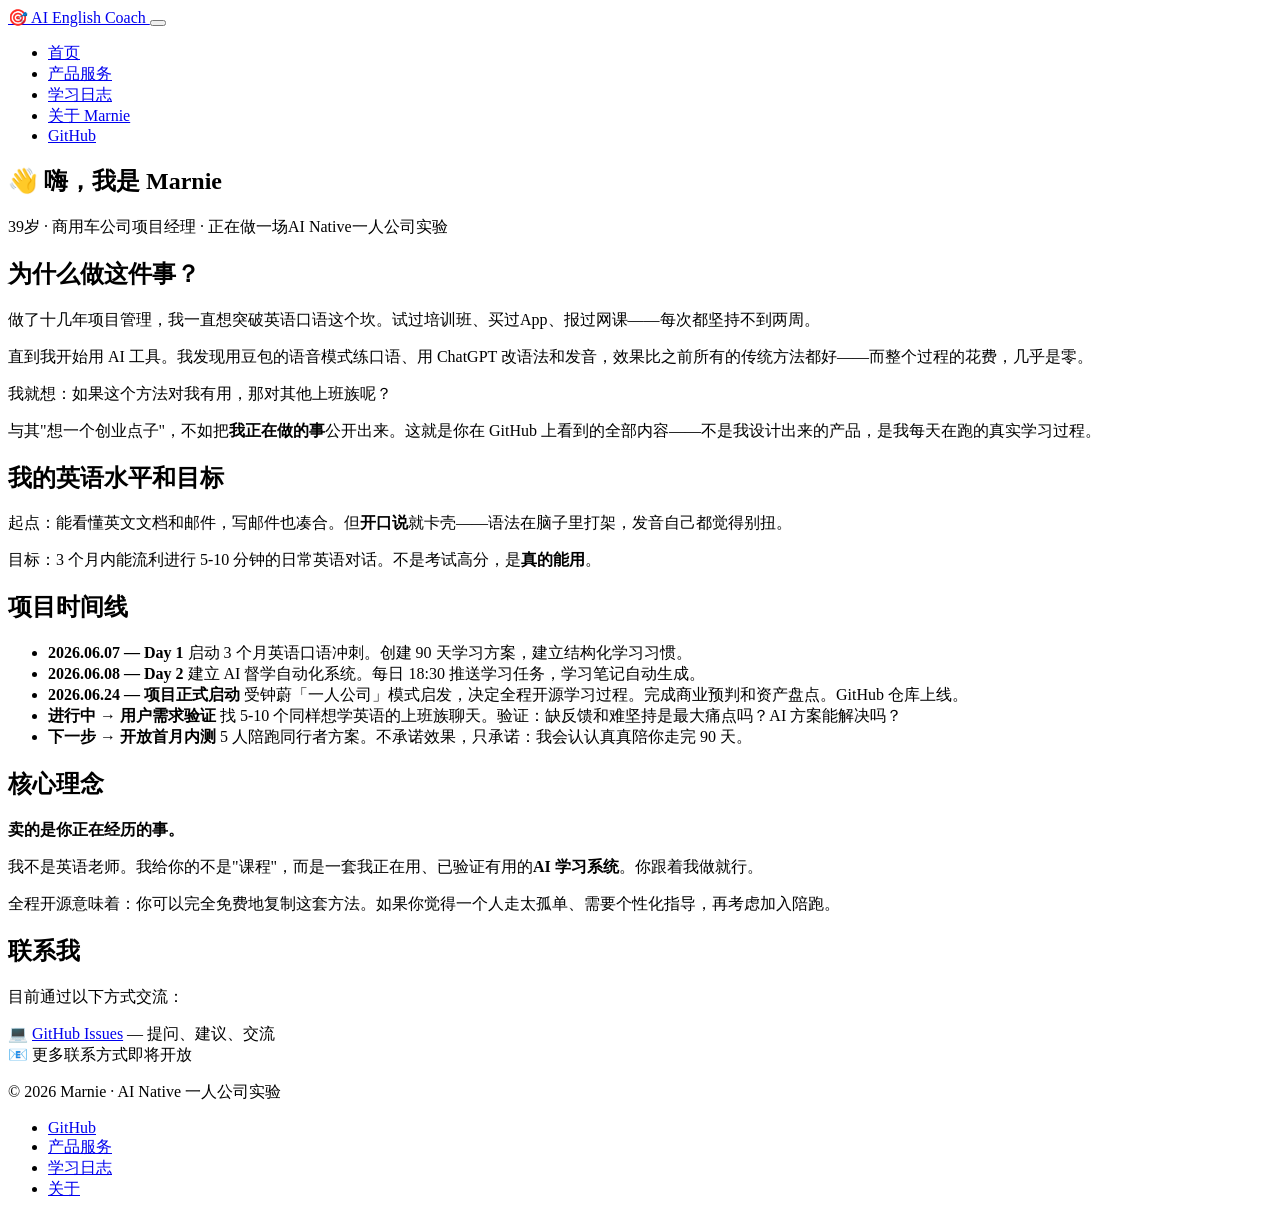
==== about.html @ adee3879 "pages: add about Marnie page" ====
<!DOCTYPE html>
<html lang="zh-CN">
<head>
  <meta charset="UTF-8">
  <meta name="viewport" content="width=device-width, initial-scale=1.0">
  <meta name="description" content="关于Marnie — 39岁商用车公司项目经理，正在做一场AI Native一人公司实验">
  <title>关于 Marnie | AI Native 英语学习教练</title>
  <link rel="stylesheet" href="css/style.css">
</head>
<body>

<nav class="navbar">
  <div class="navbar-inner">
    <a href="index.html" class="nav-logo">
      <span class="logo-icon">🎯</span>
      AI English Coach
    </a>
    <button class="nav-toggle" id="navToggle" aria-label="Menu">
      <span></span><span></span><span></span>
    </button>
    <ul class="nav-links" id="navLinks">
      <li><a href="index.html">首页</a></li>
      <li><a href="products.html">产品服务</a></li>
      <li><a href="journal.html">学习日志</a></li>
      <li><a href="about.html" class="active">关于 Marnie</a></li>
      <li><a href="https://github.com/wengbokang-maker/ai-english-coach" class="nav-cta" target="_blank">GitHub</a></li>
    </ul>
  </div>
</nav>

<section class="about-header">
  <h1>👋 嗨，我是 Marnie</h1>
  <p>39岁 · 商用车公司项目经理 · 正在做一场AI Native一人公司实验</p>
</section>

<section class="about-content">

  <h2>为什么做这件事？</h2>
  <p>做了十几年项目管理，我一直想突破英语口语这个坎。试过培训班、买过App、报过网课——每次都坚持不到两周。</p>
  <p>直到我开始用 AI 工具。我发现用豆包的语音模式练口语、用 ChatGPT 改语法和发音，效果比之前所有的传统方法都好——而整个过程的花费，几乎是零。</p>
  <p>我就想：如果这个方法对我有用，那对其他上班族呢？</p>
  <p>与其"想一个创业点子"，不如把<strong>我正在做的事</strong>公开出来。这就是你在 GitHub 上看到的全部内容——不是我设计出来的产品，是我每天在跑的真实学习过程。</p>

  <h2>我的英语水平和目标</h2>
  <p>起点：能看懂英文文档和邮件，写邮件也凑合。但<strong>开口说</strong>就卡壳——语法在脑子里打架，发音自己都觉得别扭。</p>
  <p>目标：3 个月内能流利进行 5-10 分钟的日常英语对话。不是考试高分，是<strong>真的能用</strong>。</p>

  <h2>项目时间线</h2>
  <ul class="timeline">
    <li>
      <strong>2026.06.07 — Day 1</strong>
      启动 3 个月英语口语冲刺。创建 90 天学习方案，建立结构化学习习惯。
    </li>
    <li>
      <strong>2026.06.08 — Day 2</strong>
      建立 AI 督学自动化系统。每日 18:30 推送学习任务，学习笔记自动生成。
    </li>
    <li>
      <strong>2026.06.24 — 项目正式启动</strong>
      受钟蔚「一人公司」模式启发，决定全程开源学习过程。完成商业预判和资产盘点。GitHub 仓库上线。
    </li>
    <li>
      <strong>进行中 → 用户需求验证</strong>
      找 5-10 个同样想学英语的上班族聊天。验证：缺反馈和难坚持是最大痛点吗？AI 方案能解决吗？
    </li>
    <li>
      <strong>下一步 → 开放首月内测</strong>
      5 人陪跑同行者方案。不承诺效果，只承诺：我会认认真真陪你走完 90 天。
    </li>
  </ul>

  <h2>核心理念</h2>
  <p><strong>卖的是你正在经历的事。</strong></p>
  <p>我不是英语老师。我给你的不是"课程"，而是一套我正在用、已验证有用的<strong>AI 学习系统</strong>。你跟着我做就行。</p>
  <p>全程开源意味着：你可以完全免费地复制这套方法。如果你觉得一个人走太孤单、需要个性化指导，再考虑加入陪跑。</p>

  <h2>联系我</h2>
  <p>目前通过以下方式交流：</p>
  <p>
    💻 <a href="https://github.com/wengbokang-maker/ai-english-coach" target="_blank">GitHub Issues</a> — 提问、建议、交流<br>
    📧 更多联系方式即将开放
  </p>

</section>

<footer class="footer">
  <div class="footer-inner">
    <span>© 2026 Marnie · AI Native 一人公司实验</span>
    <ul class="footer-links">
      <li><a href="https://github.com/wengbokang-maker/ai-english-coach" target="_blank">GitHub</a></li>
      <li><a href="products.html">产品服务</a></li>
      <li><a href="journal.html">学习日志</a></li>
      <li><a href="about.html">关于</a></li>
    </ul>
  </div>
</footer>

<script src="js/main.js"></script>
</body>
</html>
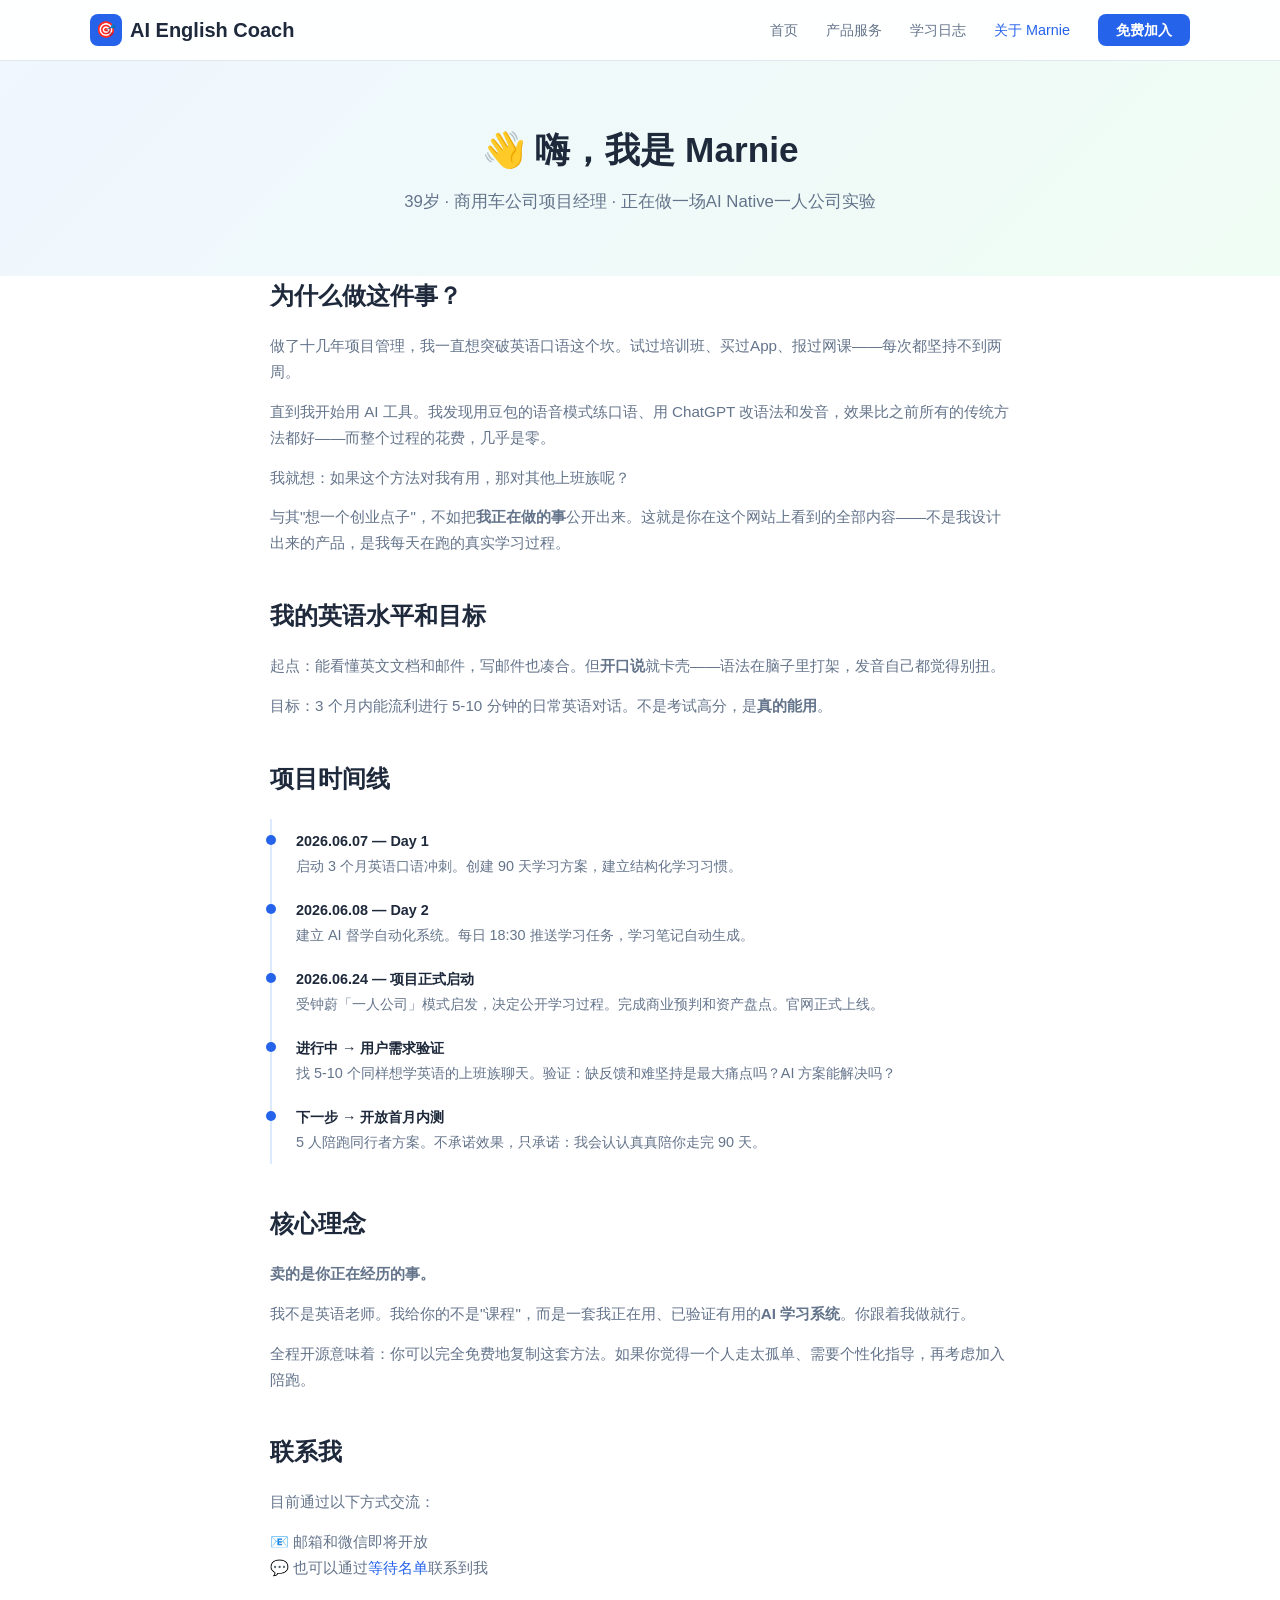
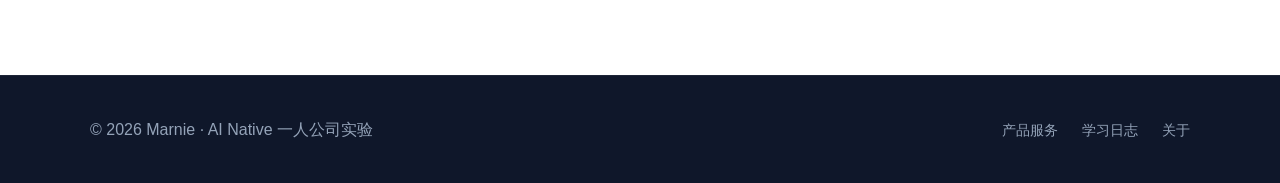
==== commit fd76b08c: "fix: remove GitHub links from about page" ====
--- a/about.html
+++ b/about.html
@@ -23,7 +23,7 @@
       <li><a href="products.html">产品服务</a></li>
       <li><a href="journal.html">学习日志</a></li>
       <li><a href="about.html" class="active">关于 Marnie</a></li>
-      <li><a href="https://github.com/wengbokang-maker/ai-english-coach" class="nav-cta" target="_blank">GitHub</a></li>
+      <li><a href="products.html" class="nav-cta">免费加入</a></li>
     </ul>
   </div>
 </nav>
@@ -39,7 +39,7 @@
   <p>做了十几年项目管理，我一直想突破英语口语这个坎。试过培训班、买过App、报过网课——每次都坚持不到两周。</p>
   <p>直到我开始用 AI 工具。我发现用豆包的语音模式练口语、用 ChatGPT 改语法和发音，效果比之前所有的传统方法都好——而整个过程的花费，几乎是零。</p>
   <p>我就想：如果这个方法对我有用，那对其他上班族呢？</p>
-  <p>与其"想一个创业点子"，不如把<strong>我正在做的事</strong>公开出来。这就是你在 GitHub 上看到的全部内容——不是我设计出来的产品，是我每天在跑的真实学习过程。</p>
+  <p>与其"想一个创业点子"，不如把<strong>我正在做的事</strong>公开出来。这就是你在这个网站上看到的全部内容——不是我设计出来的产品，是我每天在跑的真实学习过程。</p>
 
   <h2>我的英语水平和目标</h2>
   <p>起点：能看懂英文文档和邮件，写邮件也凑合。但<strong>开口说</strong>就卡壳——语法在脑子里打架，发音自己都觉得别扭。</p>
@@ -57,7 +57,7 @@
     </li>
     <li>
       <strong>2026.06.24 — 项目正式启动</strong>
-      受钟蔚「一人公司」模式启发，决定全程开源学习过程。完成商业预判和资产盘点。GitHub 仓库上线。
+      受钟蔚「一人公司」模式启发，决定公开学习过程。完成商业预判和资产盘点。官网正式上线。
     </li>
     <li>
       <strong>进行中 → 用户需求验证</strong>
@@ -77,8 +77,8 @@
   <h2>联系我</h2>
   <p>目前通过以下方式交流：</p>
   <p>
-    💻 <a href="https://github.com/wengbokang-maker/ai-english-coach" target="_blank">GitHub Issues</a> — 提问、建议、交流<br>
-    📧 更多联系方式即将开放
+    📧 邮箱和微信即将开放<br>
+    💬 也可以通过<a href="products.html">等待名单</a>联系到我
   </p>
 
 </section>
@@ -87,7 +87,6 @@
   <div class="footer-inner">
     <span>© 2026 Marnie · AI Native 一人公司实验</span>
     <ul class="footer-links">
-      <li><a href="https://github.com/wengbokang-maker/ai-english-coach" target="_blank">GitHub</a></li>
       <li><a href="products.html">产品服务</a></li>
       <li><a href="journal.html">学习日志</a></li>
       <li><a href="about.html">关于</a></li>
--- a/css/style.css
+++ b/css/style.css
@@ -0,0 +1,888 @@
+/* ============================================
+   AI Native 英语学习教练 | 官网样式
+   Marnie's One-Person Company
+   ============================================ */
+
+/* --- Reset & Base --- */
+*, *::before, *::after {
+  margin: 0;
+  padding: 0;
+  box-sizing: border-box;
+}
+
+:root {
+  --color-primary: #2563EB;
+  --color-primary-dark: #1D4ED8;
+  --color-primary-light: #DBEAFE;
+  --color-accent: #F59E0B;
+  --color-accent-light: #FEF3C7;
+  --color-success: #10B981;
+  --color-success-light: #D1FAE5;
+  --color-text: #1E293B;
+  --color-text-muted: #64748B;
+  --color-bg: #FFFFFF;
+  --color-bg-alt: #F8FAFC;
+  --color-bg-card: #FFFFFF;
+  --color-border: #E2E8F0;
+  --color-footer: #0F172A;
+  --radius: 12px;
+  --radius-sm: 8px;
+  --shadow: 0 1px 3px rgba(0,0,0,0.08), 0 1px 2px rgba(0,0,0,0.06);
+  --shadow-md: 0 4px 6px rgba(0,0,0,0.07), 0 2px 4px rgba(0,0,0,0.06);
+  --shadow-lg: 0 10px 25px rgba(0,0,0,0.1);
+  --max-width: 1100px;
+}
+
+html {
+  scroll-behavior: smooth;
+  font-size: 16px;
+}
+
+body {
+  font-family: -apple-system, BlinkMacSystemFont, "Segoe UI", "PingFang SC", "Hiragino Sans GB", "Microsoft YaHei", "Helvetica Neue", Helvetica, Arial, sans-serif;
+  color: var(--color-text);
+  background: var(--color-bg);
+  line-height: 1.7;
+  -webkit-font-smoothing: antialiased;
+}
+
+a { color: var(--color-primary); text-decoration: none; transition: color 0.2s; }
+a:hover { color: var(--color-primary-dark); }
+
+img { max-width: 100%; display: block; }
+
+/* --- Navigation --- */
+.navbar {
+  position: fixed;
+  top: 0;
+  left: 0;
+  right: 0;
+  background: rgba(255,255,255,0.92);
+  backdrop-filter: blur(12px);
+  -webkit-backdrop-filter: blur(12px);
+  border-bottom: 1px solid var(--color-border);
+  z-index: 1000;
+  padding: 0 20px;
+}
+
+.navbar-inner {
+  max-width: var(--max-width);
+  margin: 0 auto;
+  display: flex;
+  align-items: center;
+  justify-content: space-between;
+  height: 60px;
+}
+
+.nav-logo {
+  font-size: 1.25rem;
+  font-weight: 700;
+  color: var(--color-text);
+  display: flex;
+  align-items: center;
+  gap: 8px;
+}
+
+.nav-logo .logo-icon {
+  width: 32px;
+  height: 32px;
+  background: var(--color-primary);
+  border-radius: 8px;
+  display: flex;
+  align-items: center;
+  justify-content: center;
+  color: #fff;
+  font-size: 1rem;
+}
+
+.nav-links {
+  display: flex;
+  gap: 28px;
+  list-style: none;
+  align-items: center;
+}
+
+.nav-links a {
+  color: var(--color-text-muted);
+  font-size: 0.9rem;
+  font-weight: 500;
+  transition: color 0.2s;
+}
+
+.nav-links a:hover,
+.nav-links a.active {
+  color: var(--color-primary);
+}
+
+.nav-cta {
+  background: var(--color-primary);
+  color: #fff !important;
+  padding: 8px 18px;
+  border-radius: var(--radius-sm);
+  font-weight: 600 !important;
+  transition: background 0.2s;
+}
+
+.nav-cta:hover {
+  background: var(--color-primary-dark);
+}
+
+/* Mobile nav toggle */
+.nav-toggle {
+  display: none;
+  background: none;
+  border: none;
+  cursor: pointer;
+  padding: 4px;
+}
+
+.nav-toggle span {
+  display: block;
+  width: 24px;
+  height: 2px;
+  background: var(--color-text);
+  margin: 5px 0;
+  transition: all 0.3s;
+}
+
+/* --- Hero --- */
+.hero {
+  padding: 120px 20px 80px;
+  text-align: center;
+  background: linear-gradient(135deg, #EFF6FF 0%, #F0FDF4 50%, #FFF7ED 100%);
+  position: relative;
+  overflow: hidden;
+}
+
+.hero::before {
+  content: '';
+  position: absolute;
+  top: -50%;
+  right: -20%;
+  width: 600px;
+  height: 600px;
+  background: radial-gradient(circle, rgba(37,99,235,0.06) 0%, transparent 70%);
+  border-radius: 50%;
+}
+
+.hero-badge {
+  display: inline-block;
+  background: var(--color-primary-light);
+  color: var(--color-primary);
+  padding: 6px 16px;
+  border-radius: 50px;
+  font-size: 0.85rem;
+  font-weight: 600;
+  margin-bottom: 24px;
+  position: relative;
+}
+
+.hero h1 {
+  font-size: clamp(2rem, 5vw, 3rem);
+  font-weight: 800;
+  line-height: 1.25;
+  max-width: 720px;
+  margin: 0 auto 20px;
+  position: relative;
+}
+
+.hero h1 .highlight {
+  background: linear-gradient(135deg, var(--color-primary), #7C3AED);
+  -webkit-background-clip: text;
+  -webkit-text-fill-color: transparent;
+  background-clip: text;
+}
+
+.hero-subtitle {
+  font-size: 1.15rem;
+  color: var(--color-text-muted);
+  max-width: 560px;
+  margin: 0 auto 36px;
+  position: relative;
+}
+
+.hero-actions {
+  display: flex;
+  gap: 14px;
+  justify-content: center;
+  flex-wrap: wrap;
+  position: relative;
+}
+
+.btn {
+  display: inline-flex;
+  align-items: center;
+  gap: 6px;
+  padding: 12px 28px;
+  border-radius: var(--radius-sm);
+  font-size: 0.95rem;
+  font-weight: 600;
+  border: none;
+  cursor: pointer;
+  transition: all 0.2s;
+  text-decoration: none;
+}
+
+.btn-primary {
+  background: var(--color-primary);
+  color: #fff;
+}
+
+.btn-primary:hover {
+  background: var(--color-primary-dark);
+  color: #fff;
+  transform: translateY(-1px);
+  box-shadow: var(--shadow-md);
+}
+
+.btn-outline {
+  background: #fff;
+  color: var(--color-primary);
+  border: 2px solid var(--color-primary);
+}
+
+.btn-outline:hover {
+  background: var(--color-primary-light);
+  transform: translateY(-1px);
+}
+
+.btn-ghost {
+  background: transparent;
+  color: var(--color-text-muted);
+}
+
+.btn-ghost:hover {
+  color: var(--color-text);
+}
+
+/* --- Section --- */
+.section {
+  padding: 80px 20px;
+}
+
+.section-inner {
+  max-width: var(--max-width);
+  margin: 0 auto;
+}
+
+.section-label {
+  display: inline-block;
+  font-size: 0.8rem;
+  font-weight: 700;
+  text-transform: uppercase;
+  letter-spacing: 0.08em;
+  color: var(--color-primary);
+  margin-bottom: 12px;
+}
+
+.section h2 {
+  font-size: 2rem;
+  font-weight: 800;
+  margin-bottom: 12px;
+  line-height: 1.3;
+}
+
+.section h3 {
+  font-size: 1.25rem;
+  font-weight: 700;
+  margin-bottom: 8px;
+}
+
+.section-desc {
+  color: var(--color-text-muted);
+  font-size: 1.05rem;
+  max-width: 600px;
+  margin-bottom: 40px;
+}
+
+/* --- Problem Cards --- */
+.problems-grid {
+  display: grid;
+  grid-template-columns: repeat(auto-fit, minmax(280px, 1fr));
+  gap: 24px;
+  margin-bottom: 40px;
+}
+
+.problem-card {
+  background: var(--color-bg-card);
+  border: 1px solid var(--color-border);
+  border-radius: var(--radius);
+  padding: 28px;
+  transition: all 0.2s;
+}
+
+.problem-card:hover {
+  box-shadow: var(--shadow-md);
+  transform: translateY(-2px);
+}
+
+.problem-icon {
+  width: 48px;
+  height: 48px;
+  border-radius: var(--radius-sm);
+  display: flex;
+  align-items: center;
+  justify-content: center;
+  font-size: 1.5rem;
+  margin-bottom: 16px;
+}
+
+.problem-icon.orange { background: #FFF7ED; }
+.problem-icon.blue { background: #EFF6FF; }
+.problem-icon.green { background: #F0FDF4; }
+
+.problem-card h3 {
+  font-size: 1.1rem;
+  margin-bottom: 8px;
+}
+
+.problem-card p {
+  color: var(--color-text-muted);
+  font-size: 0.9rem;
+}
+
+/* --- Three Steps --- */
+.steps-container {
+  display: grid;
+  grid-template-columns: repeat(auto-fit, minmax(300px, 1fr));
+  gap: 0;
+  position: relative;
+}
+
+.step-card {
+  padding: 32px;
+  position: relative;
+  border-left: 3px solid var(--color-border);
+  transition: border-color 0.3s;
+}
+
+.step-card:nth-child(1) { border-left-color: var(--color-primary); }
+.step-card:nth-child(2) { border-left-color: var(--color-accent); }
+.step-card:nth-child(3) { border-left-color: var(--color-success); }
+
+.step-number {
+  font-size: 2.5rem;
+  font-weight: 800;
+  margin-bottom: 8px;
+}
+
+.step-card:nth-child(1) .step-number { color: var(--color-primary); }
+.step-card:nth-child(2) .step-number { color: var(--color-accent); }
+.step-card:nth-child(3) .step-number { color: var(--color-success); }
+
+.step-card h3 {
+  margin-bottom: 8px;
+}
+
+.step-card p {
+  color: var(--color-text-muted);
+  font-size: 0.9rem;
+}
+
+/* --- Features Grid --- */
+.features-grid {
+  display: grid;
+  grid-template-columns: repeat(auto-fit, minmax(240px, 1fr));
+  gap: 20px;
+}
+
+.feature-item {
+  display: flex;
+  gap: 14px;
+  align-items: flex-start;
+}
+
+.feature-check {
+  width: 28px;
+  height: 28px;
+  background: var(--color-success-light);
+  border-radius: 50%;
+  display: flex;
+  align-items: center;
+  justify-content: center;
+  flex-shrink: 0;
+  color: var(--color-success);
+  font-weight: 700;
+  font-size: 0.85rem;
+  margin-top: 2px;
+}
+
+.feature-text h4 {
+  font-size: 1rem;
+  margin-bottom: 4px;
+}
+
+.feature-text p {
+  color: var(--color-text-muted);
+  font-size: 0.85rem;
+}
+
+/* --- Comparison Table --- */
+.compare-table-wrap {
+  overflow-x: auto;
+  border: 1px solid var(--color-border);
+  border-radius: var(--radius);
+}
+
+.compare-table {
+  width: 100%;
+  border-collapse: collapse;
+  min-width: 600px;
+}
+
+.compare-table th,
+.compare-table td {
+  padding: 14px 20px;
+  text-align: left;
+  font-size: 0.9rem;
+}
+
+.compare-table thead {
+  background: var(--color-bg-alt);
+}
+
+.compare-table th {
+  font-weight: 700;
+  color: var(--color-text);
+}
+
+.compare-table tbody tr {
+  border-top: 1px solid var(--color-border);
+}
+
+.compare-table .check { color: var(--color-success); font-weight: 700; }
+.compare-table .cross { color: #EF4444; }
+
+.compare-table .highlight-row {
+  background: var(--color-primary-light);
+}
+
+/* --- Pricing Cards --- */
+.pricing-grid {
+  display: grid;
+  grid-template-columns: repeat(auto-fit, minmax(300px, 1fr));
+  gap: 24px;
+  align-items: stretch;
+}
+
+.pricing-card {
+  background: var(--color-bg-card);
+  border: 2px solid var(--color-border);
+  border-radius: var(--radius);
+  padding: 32px;
+  transition: all 0.2s;
+  position: relative;
+}
+
+.pricing-card:hover {
+  box-shadow: var(--shadow-md);
+}
+
+.pricing-card.featured {
+  border-color: var(--color-primary);
+  box-shadow: var(--shadow-lg);
+}
+
+.pricing-badge {
+  position: absolute;
+  top: -12px;
+  right: 20px;
+  background: var(--color-primary);
+  color: #fff;
+  padding: 4px 14px;
+  border-radius: 50px;
+  font-size: 0.75rem;
+  font-weight: 700;
+}
+
+.pricing-card h3 {
+  font-size: 1.2rem;
+}
+
+.pricing-amount {
+  font-size: 2.2rem;
+  font-weight: 800;
+  margin: 16px 0 4px;
+  color: var(--color-primary);
+}
+
+.pricing-amount.free { color: var(--color-success); }
+
+.pricing-period {
+  color: var(--color-text-muted);
+  font-size: 0.85rem;
+  margin-bottom: 20px;
+}
+
+.pricing-features {
+  list-style: none;
+  margin-bottom: 24px;
+}
+
+.pricing-features li {
+  padding: 6px 0;
+  font-size: 0.9rem;
+  color: var(--color-text-muted);
+  display: flex;
+  align-items: center;
+  gap: 8px;
+}
+
+.pricing-features li::before {
+  content: '✓';
+  color: var(--color-success);
+  font-weight: 700;
+}
+
+/* --- Journal List --- */
+.journal-list {
+  list-style: none;
+}
+
+.journal-item {
+  padding: 20px 0;
+  border-bottom: 1px solid var(--color-border);
+  display: flex;
+  gap: 24px;
+  align-items: flex-start;
+}
+
+.journal-date {
+  width: 80px;
+  flex-shrink: 0;
+  text-align: center;
+}
+
+.journal-date .day-num {
+  font-size: 1.5rem;
+  font-weight: 800;
+  color: var(--color-primary);
+  display: block;
+}
+
+.journal-date .date-str {
+  font-size: 0.75rem;
+  color: var(--color-text-muted);
+}
+
+.journal-content h4 {
+  font-size: 1.05rem;
+  margin-bottom: 6px;
+}
+
+.journal-content p {
+  color: var(--color-text-muted);
+  font-size: 0.9rem;
+}
+
+.journal-content .journal-tags {
+  display: flex;
+  gap: 8px;
+  margin-top: 8px;
+}
+
+.tag {
+  background: var(--color-bg-alt);
+  color: var(--color-text-muted);
+  padding: 2px 10px;
+  border-radius: 50px;
+  font-size: 0.75rem;
+}
+
+/* --- About --- */
+.about-header {
+  padding: 120px 20px 60px;
+  text-align: center;
+  background: linear-gradient(135deg, #EFF6FF 0%, #F0FDF4 100%);
+}
+
+.about-header h1 {
+  font-size: 2.2rem;
+  font-weight: 800;
+  margin-bottom: 8px;
+}
+
+.about-header p {
+  color: var(--color-text-muted);
+  font-size: 1.05rem;
+}
+
+.about-content {
+  max-width: 780px;
+  margin: 0 auto;
+  padding: 0 20px 80px;
+}
+
+.about-content h2 {
+  font-size: 1.5rem;
+  font-weight: 700;
+  margin: 40px 0 16px;
+}
+
+.about-content h2:first-child {
+  margin-top: 0;
+}
+
+.about-content p {
+  color: var(--color-text-muted);
+  margin-bottom: 14px;
+  font-size: 0.95rem;
+}
+
+.timeline {
+  list-style: none;
+  border-left: 2px solid var(--color-primary-light);
+  margin: 20px 0;
+  padding-left: 24px;
+}
+
+.timeline li {
+  padding: 10px 0;
+  position: relative;
+  font-size: 0.9rem;
+  color: var(--color-text-muted);
+}
+
+.timeline li::before {
+  content: '';
+  position: absolute;
+  left: -30px;
+  top: 16px;
+  width: 10px;
+  height: 10px;
+  background: var(--color-primary);
+  border-radius: 50%;
+}
+
+.timeline li strong {
+  color: var(--color-text);
+  display: block;
+}
+
+/* --- CTA Section --- */
+.cta-section {
+  background: var(--color-footer);
+  color: #fff;
+  text-align: center;
+  padding: 80px 20px;
+}
+
+.cta-section h2 {
+  font-size: 2rem;
+  font-weight: 800;
+  margin-bottom: 12px;
+  color: #fff;
+}
+
+.cta-section p {
+  color: #94A3B8;
+  max-width: 500px;
+  margin: 0 auto 28px;
+  font-size: 1rem;
+}
+
+.cta-section .btn-primary {
+  background: #fff;
+  color: var(--color-primary);
+}
+
+.cta-section .btn-primary:hover {
+  background: #F1F5F9;
+}
+
+/* --- Footer --- */
+.footer {
+  background: var(--color-footer);
+  color: #94A3B8;
+  padding: 40px 20px;
+  border-top: 1px solid rgba(255,255,255,0.06);
+}
+
+.footer-inner {
+  max-width: var(--max-width);
+  margin: 0 auto;
+  display: flex;
+  justify-content: space-between;
+  align-items: center;
+  flex-wrap: wrap;
+  gap: 16px;
+}
+
+.footer-links {
+  display: flex;
+  gap: 24px;
+  list-style: none;
+}
+
+.footer-links a {
+  color: #94A3B8;
+  font-size: 0.85rem;
+}
+
+.footer-links a:hover {
+  color: #fff;
+}
+
+/* --- Products Page --- */
+.products-header {
+  padding: 120px 20px 60px;
+  text-align: center;
+  background: linear-gradient(135deg, #EFF6FF 0%, #F0FDF4 100%);
+}
+
+.products-header h1 {
+  font-size: 2.2rem;
+  font-weight: 800;
+  margin-bottom: 8px;
+}
+
+.products-header p {
+  color: var(--color-text-muted);
+  font-size: 1.05rem;
+}
+
+.faq-section {
+  max-width: 780px;
+  margin: 0 auto;
+  padding: 60px 20px;
+}
+
+.faq-section h2 {
+  text-align: center;
+  font-size: 1.6rem;
+  margin-bottom: 32px;
+}
+
+.faq-item {
+  border-bottom: 1px solid var(--color-border);
+  padding: 20px 0;
+}
+
+.faq-item h3 {
+  font-size: 1.05rem;
+  margin-bottom: 8px;
+  cursor: pointer;
+}
+
+.faq-item p {
+  color: var(--color-text-muted);
+  font-size: 0.9rem;
+}
+
+/* --- Modal --- */
+.modal-overlay {
+  display: none;
+  position: fixed;
+  top: 0; left: 0; right: 0; bottom: 0;
+  background: rgba(0,0,0,0.5);
+  z-index: 2000;
+  align-items: center;
+  justify-content: center;
+}
+
+.modal-overlay.active {
+  display: flex;
+}
+
+.modal {
+  background: #fff;
+  border-radius: var(--radius);
+  padding: 36px;
+  max-width: 440px;
+  width: 90%;
+  box-shadow: var(--shadow-lg);
+}
+
+.modal h3 {
+  font-size: 1.3rem;
+  margin-bottom: 20px;
+}
+
+.modal form {
+  display: flex;
+  flex-direction: column;
+  gap: 14px;
+}
+
+.modal input,
+.modal textarea {
+  padding: 10px 14px;
+  border: 1px solid var(--color-border);
+  border-radius: var(--radius-sm);
+  font-size: 0.9rem;
+  font-family: inherit;
+}
+
+.modal textarea {
+  resize: vertical;
+  min-height: 80px;
+}
+
+.modal button {
+  margin-top: 4px;
+}
+
+/* --- Responsive --- */
+@media (max-width: 768px) {
+  .nav-links {
+    display: none;
+    position: absolute;
+    top: 60px;
+    left: 0;
+    right: 0;
+    background: #fff;
+    flex-direction: column;
+    padding: 20px;
+    border-bottom: 1px solid var(--color-border);
+    gap: 16px;
+    box-shadow: var(--shadow-md);
+  }
+
+  .nav-links.open {
+    display: flex;
+  }
+
+  .nav-toggle {
+    display: block;
+  }
+
+  .hero {
+    padding: 100px 20px 60px;
+  }
+
+  .steps-container {
+    grid-template-columns: 1fr;
+  }
+
+  .step-card {
+    border-left: none;
+    border-bottom: 3px solid var(--color-border);
+  }
+
+  .step-card:nth-child(1) { border-bottom-color: var(--color-primary); }
+  .step-card:nth-child(2) { border-bottom-color: var(--color-accent); }
+  .step-card:nth-child(3) { border-bottom-color: var(--color-success); }
+
+  .pricing-grid {
+    grid-template-columns: 1fr;
+  }
+
+  .section {
+    padding: 50px 20px;
+  }
+
+  .footer-inner {
+    flex-direction: column;
+    text-align: center;
+  }
+
+  .journal-item {
+    flex-direction: column;
+    gap: 8px;
+  }
+
+  .journal-date {
+    width: 100%;
+    text-align: left;
+  }
+}
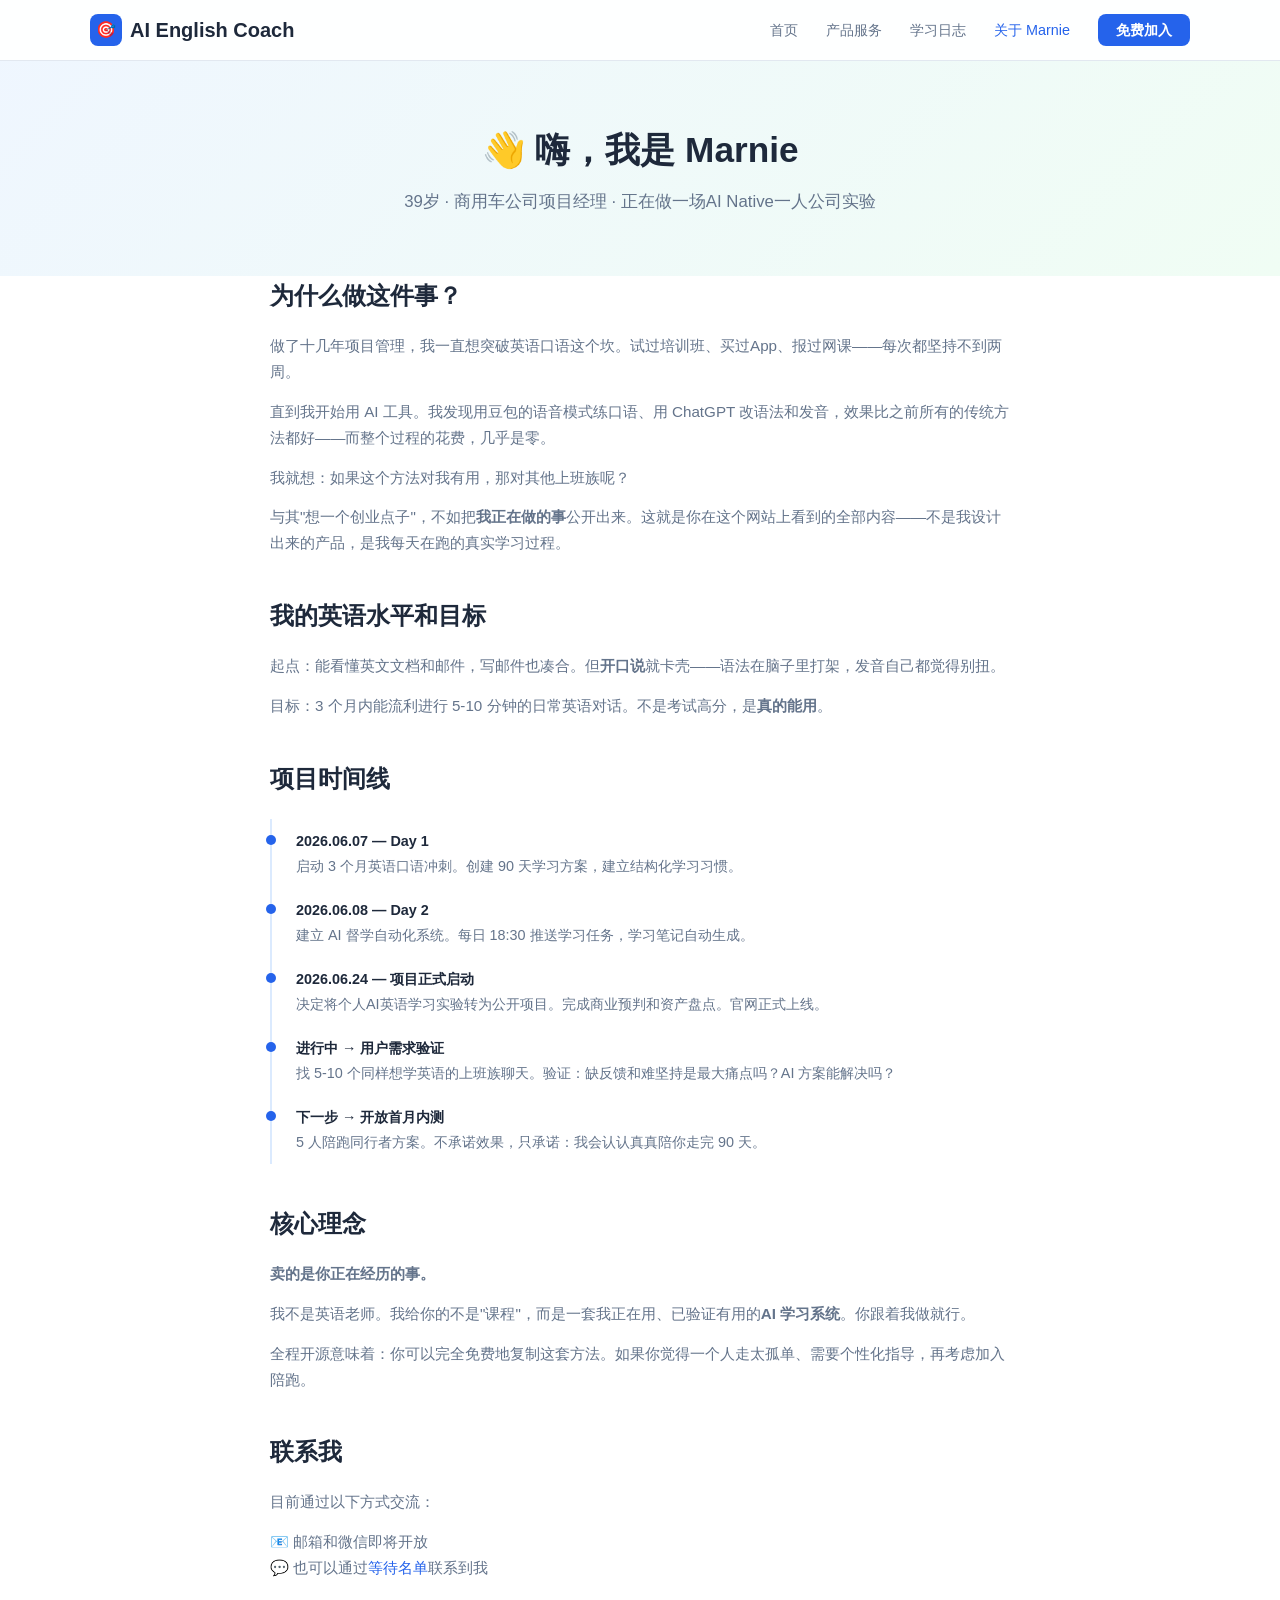
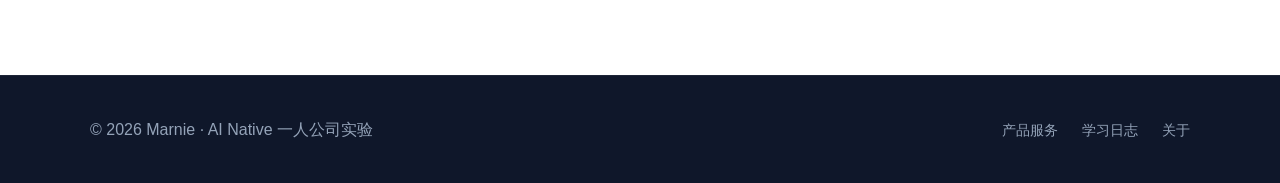
==== commit 9a04bee3: "fix: remove 钟蔚 reference from timeline" ====
--- a/about.html
+++ b/about.html
@@ -57,7 +57,7 @@
     </li>
     <li>
       <strong>2026.06.24 — 项目正式启动</strong>
-      受钟蔚「一人公司」模式启发，决定公开学习过程。完成商业预判和资产盘点。官网正式上线。
+      决定将个人AI英语学习实验转为公开项目。完成商业预判和资产盘点。官网正式上线。
     </li>
     <li>
       <strong>进行中 → 用户需求验证</strong>
--- a/css/style.css
+++ b/css/style.css
@@ -822,6 +822,78 @@
   margin-top: 4px;
 }
 
+/* --- Resources Grid --- */
+.resources-grid {
+  display: grid;
+  grid-template-columns: repeat(auto-fit, minmax(320px, 1fr));
+  gap: 16px;
+}
+
+.resource-card {
+  display: flex;
+  gap: 16px;
+  padding: 20px 22px;
+  background: var(--color-bg-card);
+  border: 1px solid var(--color-border);
+  border-radius: var(--radius);
+  text-decoration: none;
+  color: inherit;
+  transition: all 0.2s;
+  align-items: flex-start;
+}
+
+.resource-card:hover {
+  box-shadow: var(--shadow-md);
+  transform: translateY(-2px);
+  border-color: var(--color-primary);
+}
+
+.resource-icon {
+  font-size: 1.6rem;
+  flex-shrink: 0;
+  width: 44px;
+  height: 44px;
+  background: var(--color-bg-alt);
+  border-radius: var(--radius-sm);
+  display: flex;
+  align-items: center;
+  justify-content: center;
+}
+
+.resource-body h4 {
+  font-size: 1rem;
+  font-weight: 700;
+  margin-bottom: 4px;
+  color: var(--color-text);
+}
+
+.resource-body p {
+  font-size: 0.85rem;
+  color: var(--color-text-muted);
+  line-height: 1.5;
+  margin-bottom: 6px;
+}
+
+.resource-domain {
+  font-size: 0.75rem;
+  color: var(--color-primary);
+  font-weight: 500;
+}
+
+.resource-featured {
+  border-color: var(--color-accent);
+  background: var(--color-accent-light);
+}
+
+.resource-featured:hover {
+  border-color: var(--color-accent);
+  box-shadow: 0 4px 12px rgba(245,158,11,0.2);
+}
+
+.resource-featured .resource-icon {
+  background: #FFF7ED;
+}
+
 /* --- Responsive --- */
 @media (max-width: 768px) {
   .nav-links {
